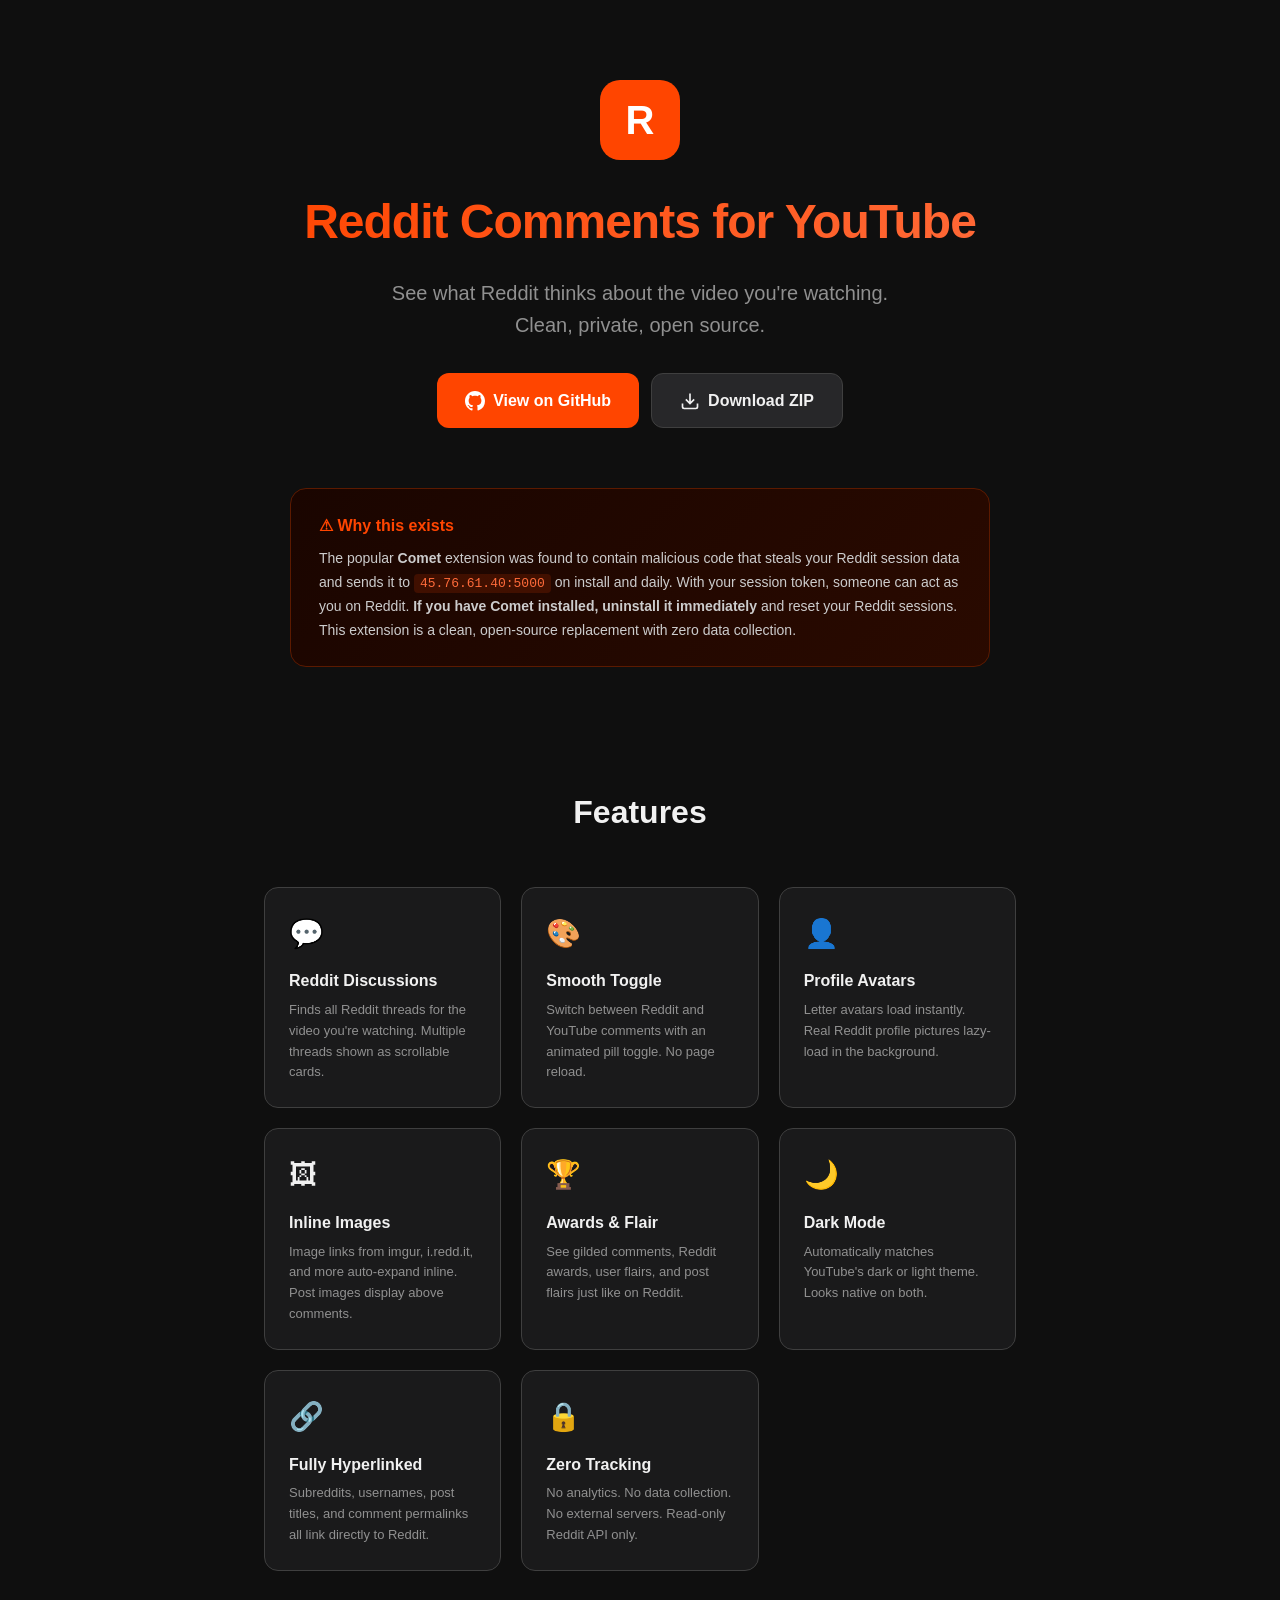
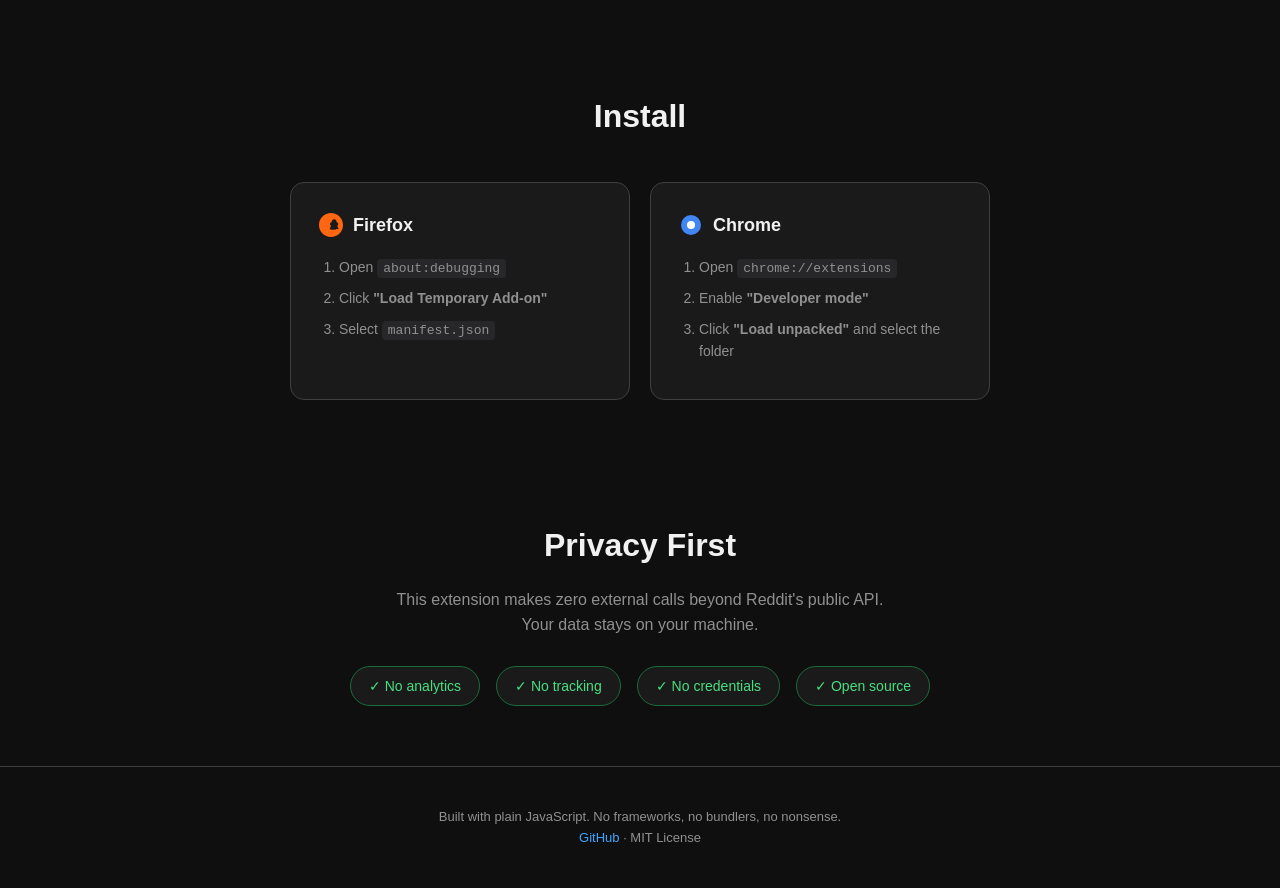
==== docs/index.html @ fd6ceae7 "Initial release: Reddit Comments for YouTube extension Clean, privacy-respecting browser extension t" ====
<!DOCTYPE html>
<html lang="en">
<head>
  <meta charset="utf-8">
  <meta name="viewport" content="width=device-width, initial-scale=1">
  <title>Reddit Comments for YouTube</title>
  <meta name="description" content="A clean, private browser extension that shows Reddit discussions on YouTube videos. No tracking, no data collection.">
  <style>
    :root {
      --bg: #0f0f0f;
      --surface: #1a1a1b;
      --surface2: #272729;
      --text: #f1f1f1;
      --text2: #909090;
      --accent: #FF4500;
      --accent2: #ff6b3a;
      --link: #3ea6ff;
      --border: #3f3f3f;
      --red: #ff0000;
    }

    * { margin: 0; padding: 0; box-sizing: border-box; }

    body {
      font-family: -apple-system, BlinkMacSystemFont, 'Segoe UI', Roboto, sans-serif;
      background: var(--bg);
      color: var(--text);
      line-height: 1.6;
      -webkit-font-smoothing: antialiased;
    }

    .container {
      max-width: 800px;
      margin: 0 auto;
      padding: 0 24px;
    }

    /* Hero */
    .hero {
      text-align: center;
      padding: 80px 0 60px;
    }

    .hero-icon {
      display: inline-flex;
      align-items: center;
      justify-content: center;
      width: 80px;
      height: 80px;
      border-radius: 20px;
      background: var(--accent);
      margin-bottom: 24px;
      font-size: 40px;
      font-weight: 800;
      color: #fff;
    }

    h1 {
      font-size: 48px;
      font-weight: 800;
      letter-spacing: -1px;
      margin-bottom: 16px;
      background: linear-gradient(135deg, var(--accent), var(--accent2));
      -webkit-background-clip: text;
      -webkit-text-fill-color: transparent;
    }

    .hero p {
      font-size: 20px;
      color: var(--text2);
      max-width: 550px;
      margin: 0 auto 32px;
    }

    .hero-buttons {
      display: flex;
      gap: 12px;
      justify-content: center;
      flex-wrap: wrap;
    }

    .btn {
      display: inline-flex;
      align-items: center;
      gap: 8px;
      padding: 14px 28px;
      border-radius: 12px;
      font-size: 16px;
      font-weight: 600;
      text-decoration: none;
      transition: all 0.2s;
      border: none;
      cursor: pointer;
    }

    .btn-primary {
      background: var(--accent);
      color: #fff;
    }

    .btn-primary:hover {
      background: var(--accent2);
      transform: translateY(-1px);
      box-shadow: 0 4px 20px rgba(255, 69, 0, 0.3);
    }

    .btn-secondary {
      background: var(--surface2);
      color: var(--text);
      border: 1px solid var(--border);
    }

    .btn-secondary:hover {
      background: var(--surface);
      transform: translateY(-1px);
    }

    .btn svg { flex-shrink: 0; }

    /* Warning banner */
    .warning {
      background: linear-gradient(135deg, #1a0500, #2a0a00);
      border: 1px solid #5c1a00;
      border-radius: 16px;
      padding: 24px 28px;
      margin: 0 auto 60px;
      max-width: 700px;
    }

    .warning h3 {
      color: var(--accent);
      font-size: 16px;
      margin-bottom: 8px;
      display: flex;
      align-items: center;
      gap: 8px;
    }

    .warning p {
      color: #ccc;
      font-size: 14px;
      line-height: 1.7;
    }

    .warning code {
      background: rgba(255,69,0,0.15);
      padding: 2px 6px;
      border-radius: 4px;
      font-size: 13px;
      color: var(--accent2);
    }

    /* Features */
    .features {
      padding: 60px 0;
    }

    .features h2 {
      text-align: center;
      font-size: 32px;
      margin-bottom: 48px;
    }

    .features-grid {
      display: grid;
      grid-template-columns: repeat(auto-fit, minmax(230px, 1fr));
      gap: 20px;
    }

    .feature {
      background: var(--surface);
      border: 1px solid var(--border);
      border-radius: 14px;
      padding: 24px;
      transition: border-color 0.2s;
    }

    .feature:hover {
      border-color: var(--accent);
    }

    .feature-icon {
      font-size: 28px;
      margin-bottom: 12px;
    }

    .feature h3 {
      font-size: 16px;
      margin-bottom: 6px;
    }

    .feature p {
      font-size: 13px;
      color: var(--text2);
      line-height: 1.6;
    }

    /* Install */
    .install {
      padding: 60px 0;
    }

    .install h2 {
      text-align: center;
      font-size: 32px;
      margin-bottom: 40px;
    }

    .install-steps {
      display: grid;
      grid-template-columns: 1fr 1fr;
      gap: 20px;
      max-width: 700px;
      margin: 0 auto;
    }

    .install-card {
      background: var(--surface);
      border: 1px solid var(--border);
      border-radius: 14px;
      padding: 28px;
    }

    .install-card h3 {
      font-size: 18px;
      margin-bottom: 16px;
      display: flex;
      align-items: center;
      gap: 10px;
    }

    .install-card ol {
      padding-left: 20px;
      color: var(--text2);
      font-size: 14px;
    }

    .install-card li {
      margin-bottom: 8px;
    }

    .install-card code {
      background: var(--surface2);
      padding: 2px 6px;
      border-radius: 4px;
      font-size: 13px;
    }

    /* Privacy */
    .privacy {
      padding: 60px 0;
      text-align: center;
    }

    .privacy h2 {
      font-size: 32px;
      margin-bottom: 16px;
    }

    .privacy p {
      color: var(--text2);
      font-size: 16px;
      max-width: 500px;
      margin: 0 auto;
    }

    .privacy-badges {
      display: flex;
      gap: 16px;
      justify-content: center;
      margin-top: 28px;
      flex-wrap: wrap;
    }

    .badge {
      display: inline-flex;
      align-items: center;
      gap: 6px;
      background: var(--surface);
      border: 1px solid var(--border);
      border-radius: 100px;
      padding: 8px 18px;
      font-size: 14px;
      color: var(--text);
    }

    .badge-green { border-color: #1a6b3c; color: #4ade80; }

    /* Footer */
    footer {
      padding: 40px 0;
      text-align: center;
      color: var(--text2);
      font-size: 13px;
      border-top: 1px solid var(--border);
    }

    footer a {
      color: var(--link);
      text-decoration: none;
    }

    footer a:hover { text-decoration: underline; }

    @media (max-width: 600px) {
      h1 { font-size: 32px; }
      .hero { padding: 50px 0 40px; }
      .install-steps { grid-template-columns: 1fr; }
    }
  </style>
</head>
<body>

  <div class="container">
    <section class="hero">
      <div class="hero-icon">R</div>
      <h1>Reddit Comments for YouTube</h1>
      <p>See what Reddit thinks about the video you're watching. Clean, private, open source.</p>
      <div class="hero-buttons">
        <a href="https://github.com/mcruz/reddit-youtube-comments" class="btn btn-primary">
          <svg width="20" height="20" viewBox="0 0 24 24" fill="currentColor"><path d="M12 0C5.37 0 0 5.37 0 12c0 5.31 3.435 9.795 8.205 11.385.6.105.825-.255.825-.57 0-.285-.015-1.23-.015-2.235-3.015.555-3.795-.735-4.035-1.41-.135-.345-.72-1.41-1.23-1.695-.42-.225-1.02-.78-.015-.795.945-.015 1.62.87 1.845 1.23 1.08 1.815 2.805 1.305 3.495.99.105-.78.42-1.305.765-1.605-2.67-.3-5.46-1.335-5.46-5.925 0-1.305.465-2.385 1.23-3.225-.12-.3-.54-1.53.12-3.18 0 0 1.005-.315 3.3 1.23.96-.27 1.98-.405 3-.405s2.04.135 3 .405c2.295-1.56 3.3-1.23 3.3-1.23.66 1.65.24 2.88.12 3.18.765.84 1.23 1.905 1.23 3.225 0 4.605-2.805 5.625-5.475 5.925.435.375.81 1.095.81 2.22 0 1.605-.015 2.895-.015 3.3 0 .315.225.69.825.57A12.02 12.02 0 0024 12c0-6.63-5.37-12-12-12z"/></svg>
          View on GitHub
        </a>
        <a href="https://github.com/mcruz/reddit-youtube-comments/archive/refs/heads/main.zip" class="btn btn-secondary">
          <svg width="20" height="20" viewBox="0 0 24 24" fill="none" stroke="currentColor" stroke-width="2"><path d="M21 15v4a2 2 0 01-2 2H5a2 2 0 01-2-2v-4M7 10l5 5 5-5M12 15V3"/></svg>
          Download ZIP
        </a>
      </div>
    </section>

    <div class="warning">
      <h3>&#9888; Why this exists</h3>
      <p>
        The popular <strong>Comet</strong> extension was found to contain malicious code that steals your Reddit session data
        and sends it to <code>45.76.61.40:5000</code> on install and daily.
        With your session token, someone can act as you on Reddit.
        <strong>If you have Comet installed, uninstall it immediately</strong> and reset your Reddit sessions.
        This extension is a clean, open-source replacement with zero data collection.
      </p>
    </div>

    <section class="features">
      <h2>Features</h2>
      <div class="features-grid">
        <div class="feature">
          <div class="feature-icon">&#128172;</div>
          <h3>Reddit Discussions</h3>
          <p>Finds all Reddit threads for the video you're watching. Multiple threads shown as scrollable cards.</p>
        </div>
        <div class="feature">
          <div class="feature-icon">&#127912;</div>
          <h3>Smooth Toggle</h3>
          <p>Switch between Reddit and YouTube comments with an animated pill toggle. No page reload.</p>
        </div>
        <div class="feature">
          <div class="feature-icon">&#128100;</div>
          <h3>Profile Avatars</h3>
          <p>Letter avatars load instantly. Real Reddit profile pictures lazy-load in the background.</p>
        </div>
        <div class="feature">
          <div class="feature-icon">&#128444;</div>
          <h3>Inline Images</h3>
          <p>Image links from imgur, i.redd.it, and more auto-expand inline. Post images display above comments.</p>
        </div>
        <div class="feature">
          <div class="feature-icon">&#127942;</div>
          <h3>Awards & Flair</h3>
          <p>See gilded comments, Reddit awards, user flairs, and post flairs just like on Reddit.</p>
        </div>
        <div class="feature">
          <div class="feature-icon">&#127769;</div>
          <h3>Dark Mode</h3>
          <p>Automatically matches YouTube's dark or light theme. Looks native on both.</p>
        </div>
        <div class="feature">
          <div class="feature-icon">&#128279;</div>
          <h3>Fully Hyperlinked</h3>
          <p>Subreddits, usernames, post titles, and comment permalinks all link directly to Reddit.</p>
        </div>
        <div class="feature">
          <div class="feature-icon">&#128274;</div>
          <h3>Zero Tracking</h3>
          <p>No analytics. No data collection. No external servers. Read-only Reddit API only.</p>
        </div>
      </div>
    </section>

    <section class="install">
      <h2>Install</h2>
      <div class="install-steps">
        <div class="install-card">
          <h3>
            <svg width="24" height="24" viewBox="0 0 24 24" fill="#ff6611"><path d="M12 0C5.37 0 0 5.37 0 12s5.37 12 12 12 12-5.37 12-12S18.63 0 12 0zm5.18 16.07c-.2.56-.92.72-1.42.44a9.28 9.28 0 01-3.54-.02c-.5.28-1.22.12-1.42-.44-.18-.5.08-1.06.56-1.28-.06-.84.3-1.62.92-2.16-.76-.22-1.32-.86-1.32-1.66 0-.96.78-1.74 1.74-1.74h.04c-.04-.16-.06-.34-.06-.52 0-1.36 1.1-2.46 2.46-2.46 1.36 0 2.46 1.1 2.46 2.46 0 .18-.02.36-.06.52h.04c.96 0 1.74.78 1.74 1.74 0 .8-.56 1.44-1.32 1.66.62.54.98 1.32.92 2.16.48.22.74.78.56 1.28z"/></svg>
            Firefox
          </h3>
          <ol>
            <li>Open <code>about:debugging</code></li>
            <li>Click <strong>"Load Temporary Add-on"</strong></li>
            <li>Select <code>manifest.json</code></li>
          </ol>
        </div>
        <div class="install-card">
          <h3>
            <svg width="24" height="24" viewBox="0 0 24 24" fill="#4285f4"><circle cx="12" cy="12" r="10"/><circle cx="12" cy="12" r="4" fill="#fff"/></svg>
            Chrome
          </h3>
          <ol>
            <li>Open <code>chrome://extensions</code></li>
            <li>Enable <strong>"Developer mode"</strong></li>
            <li>Click <strong>"Load unpacked"</strong> and select the folder</li>
          </ol>
        </div>
      </div>
    </section>

    <section class="privacy">
      <h2>Privacy First</h2>
      <p>This extension makes zero external calls beyond Reddit's public API. Your data stays on your machine.</p>
      <div class="privacy-badges">
        <span class="badge badge-green">&#10003; No analytics</span>
        <span class="badge badge-green">&#10003; No tracking</span>
        <span class="badge badge-green">&#10003; No credentials</span>
        <span class="badge badge-green">&#10003; Open source</span>
      </div>
    </section>
  </div>

  <footer>
    <div class="container">
      Built with plain JavaScript. No frameworks, no bundlers, no nonsense.
      <br>
      <a href="https://github.com/mcruz/reddit-youtube-comments">GitHub</a> &middot; MIT License
    </div>
  </footer>

</body>
</html>
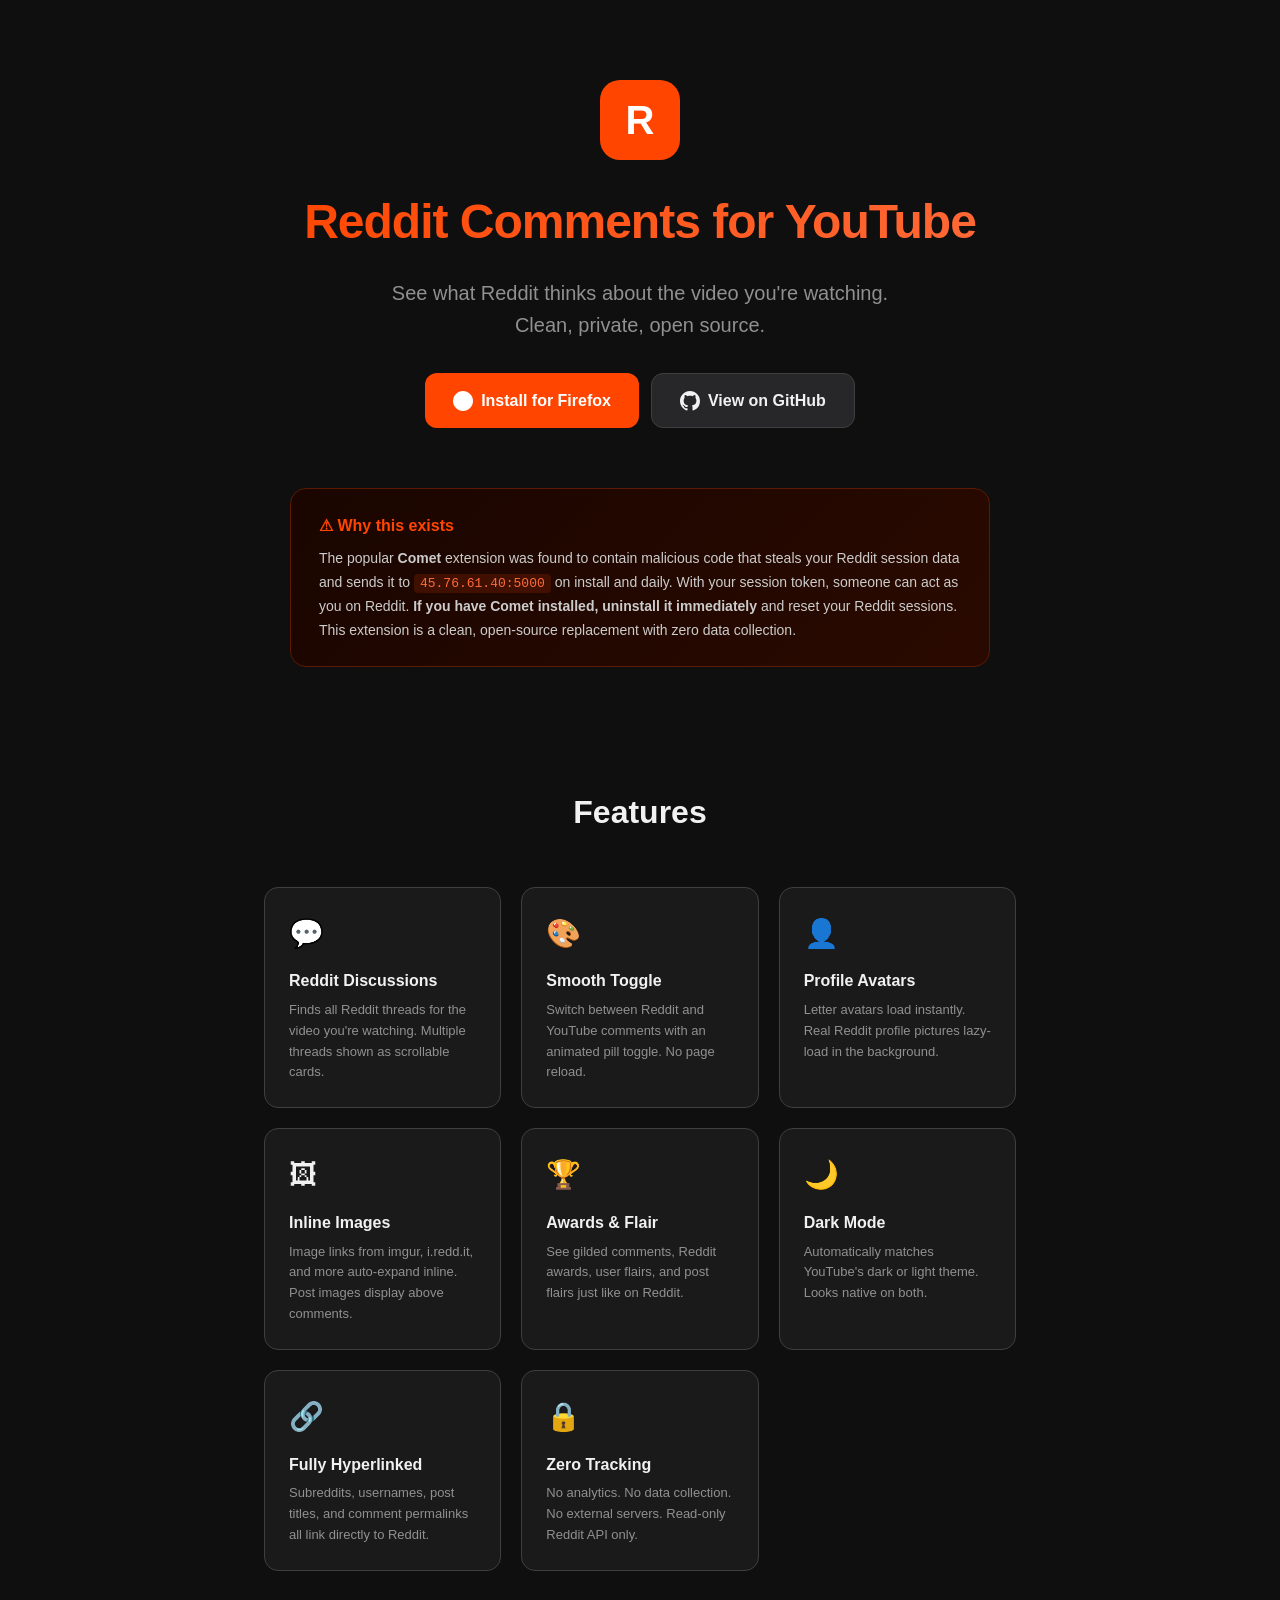
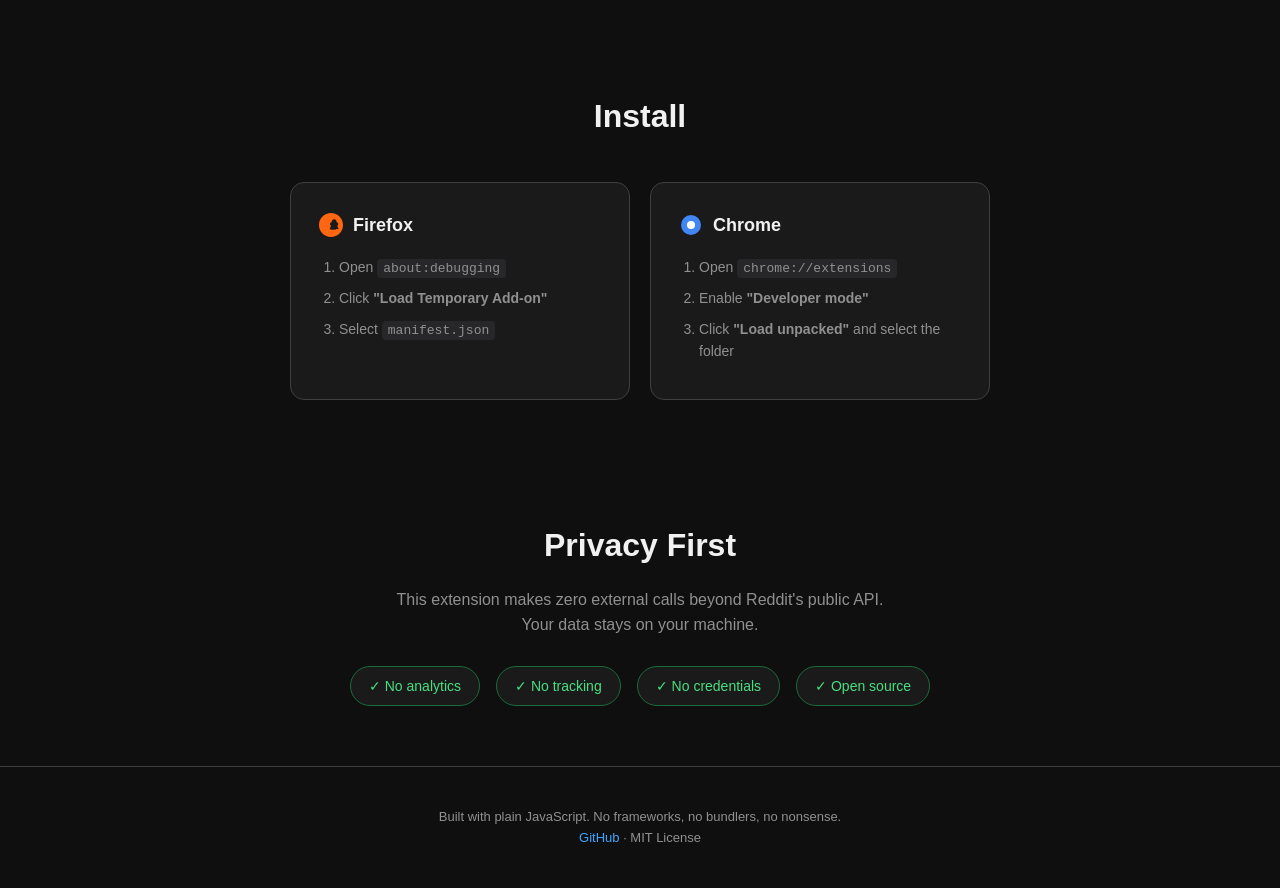
==== commit 68785725: "Polish repo for public release on AMO - Add Firefox Add-on install link to README and docs page - Ad" ====
--- a/docs/index.html
+++ b/docs/index.html
@@ -317,13 +317,13 @@
       <h1>Reddit Comments for YouTube</h1>
       <p>See what Reddit thinks about the video you're watching. Clean, private, open source.</p>
       <div class="hero-buttons">
-        <a href="https://github.com/mcruz/reddit-youtube-comments" class="btn btn-primary">
+        <a href="https://addons.mozilla.org/en-US/firefox/addon/reddit-comments-for-youtube/" class="btn btn-primary">
+          <svg width="20" height="20" viewBox="0 0 24 24" fill="currentColor"><path d="M12 0C5.37 0 0 5.37 0 12s5.37 12 12 12 12-5.37 12-12S18.63 0 12 0z"/></svg>
+          Install for Firefox
+        </a>
+        <a href="https://github.com/Acelogic/reddit-youtube-comments" class="btn btn-secondary">
           <svg width="20" height="20" viewBox="0 0 24 24" fill="currentColor"><path d="M12 0C5.37 0 0 5.37 0 12c0 5.31 3.435 9.795 8.205 11.385.6.105.825-.255.825-.57 0-.285-.015-1.23-.015-2.235-3.015.555-3.795-.735-4.035-1.41-.135-.345-.72-1.41-1.23-1.695-.42-.225-1.02-.78-.015-.795.945-.015 1.62.87 1.845 1.23 1.08 1.815 2.805 1.305 3.495.99.105-.78.42-1.305.765-1.605-2.67-.3-5.46-1.335-5.46-5.925 0-1.305.465-2.385 1.23-3.225-.12-.3-.54-1.53.12-3.18 0 0 1.005-.315 3.3 1.23.96-.27 1.98-.405 3-.405s2.04.135 3 .405c2.295-1.56 3.3-1.23 3.3-1.23.66 1.65.24 2.88.12 3.18.765.84 1.23 1.905 1.23 3.225 0 4.605-2.805 5.625-5.475 5.925.435.375.81 1.095.81 2.22 0 1.605-.015 2.895-.015 3.3 0 .315.225.69.825.57A12.02 12.02 0 0024 12c0-6.63-5.37-12-12-12z"/></svg>
           View on GitHub
-        </a>
-        <a href="https://github.com/mcruz/reddit-youtube-comments/archive/refs/heads/main.zip" class="btn btn-secondary">
-          <svg width="20" height="20" viewBox="0 0 24 24" fill="none" stroke="currentColor" stroke-width="2"><path d="M21 15v4a2 2 0 01-2 2H5a2 2 0 01-2-2v-4M7 10l5 5 5-5M12 15V3"/></svg>
-          Download ZIP
         </a>
       </div>
     </section>
@@ -429,7 +429,7 @@
     <div class="container">
       Built with plain JavaScript. No frameworks, no bundlers, no nonsense.
       <br>
-      <a href="https://github.com/mcruz/reddit-youtube-comments">GitHub</a> &middot; MIT License
+      <a href="https://github.com/Acelogic/reddit-youtube-comments">GitHub</a> &middot; MIT License
     </div>
   </footer>
 
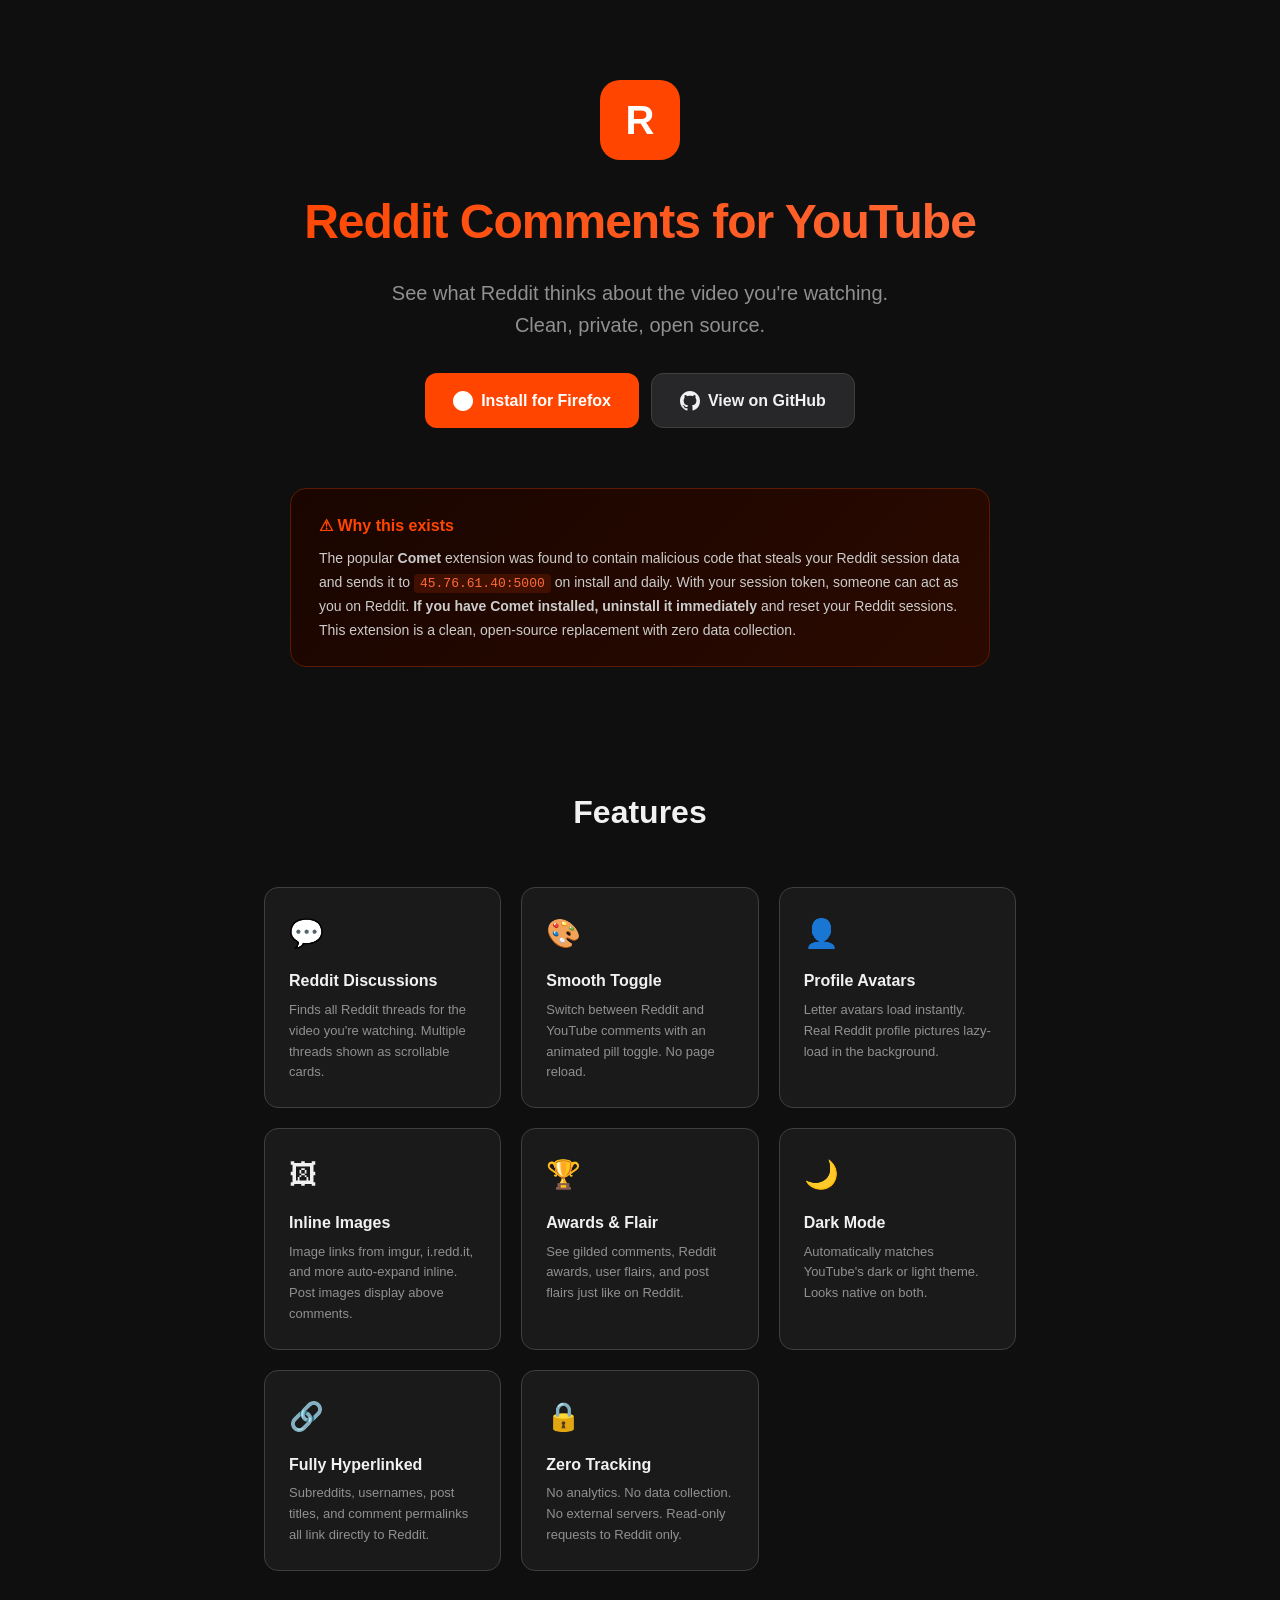
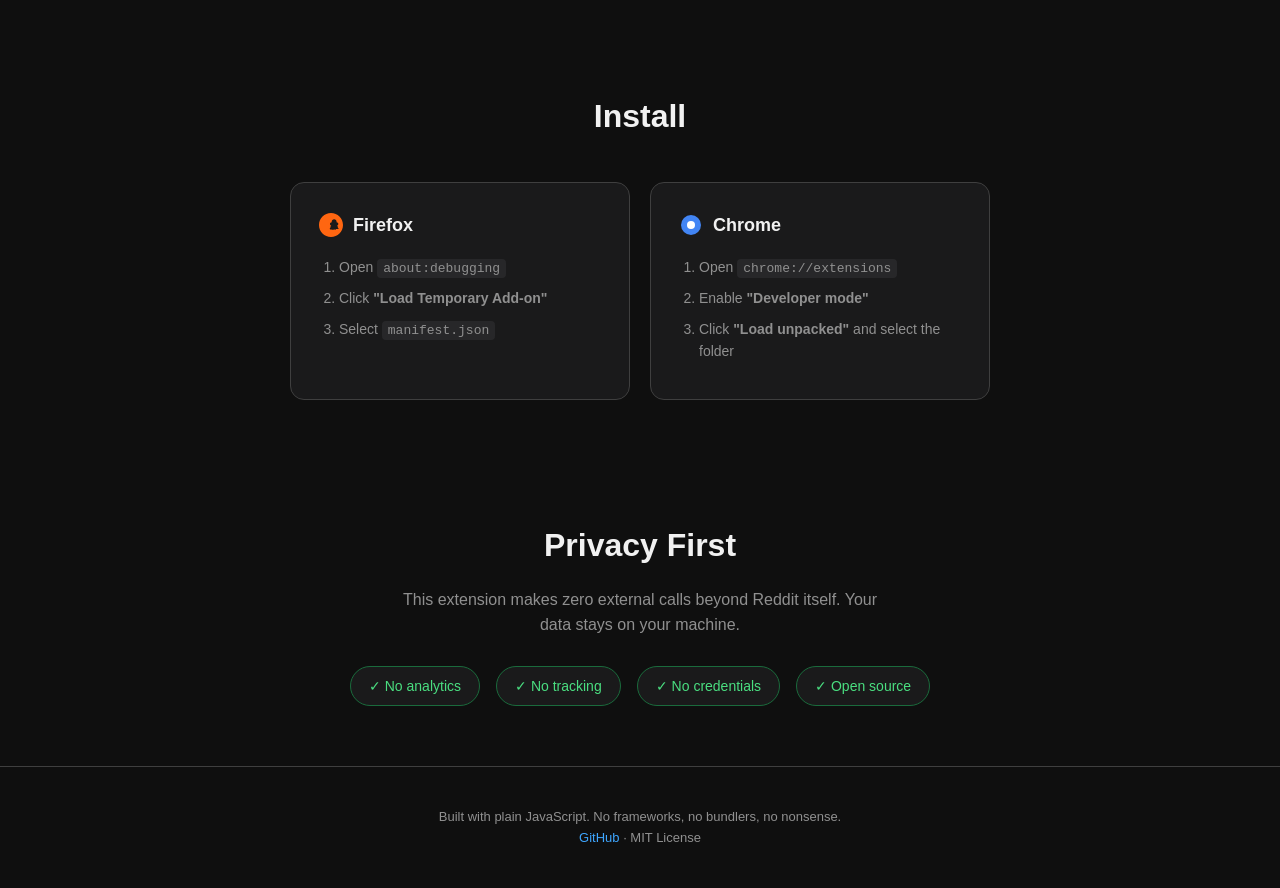
==== commit 58304921: "Release v1.3.0" ====
--- a/docs/index.html
+++ b/docs/index.html
@@ -380,7 +380,7 @@
         <div class="feature">
           <div class="feature-icon">&#128274;</div>
           <h3>Zero Tracking</h3>
-          <p>No analytics. No data collection. No external servers. Read-only Reddit API only.</p>
+          <p>No analytics. No data collection. No external servers. Read-only requests to Reddit only.</p>
         </div>
       </div>
     </section>
@@ -415,7 +415,7 @@
 
     <section class="privacy">
       <h2>Privacy First</h2>
-      <p>This extension makes zero external calls beyond Reddit's public API. Your data stays on your machine.</p>
+      <p>This extension makes zero external calls beyond Reddit itself. Your data stays on your machine.</p>
       <div class="privacy-badges">
         <span class="badge badge-green">&#10003; No analytics</span>
         <span class="badge badge-green">&#10003; No tracking</span>
